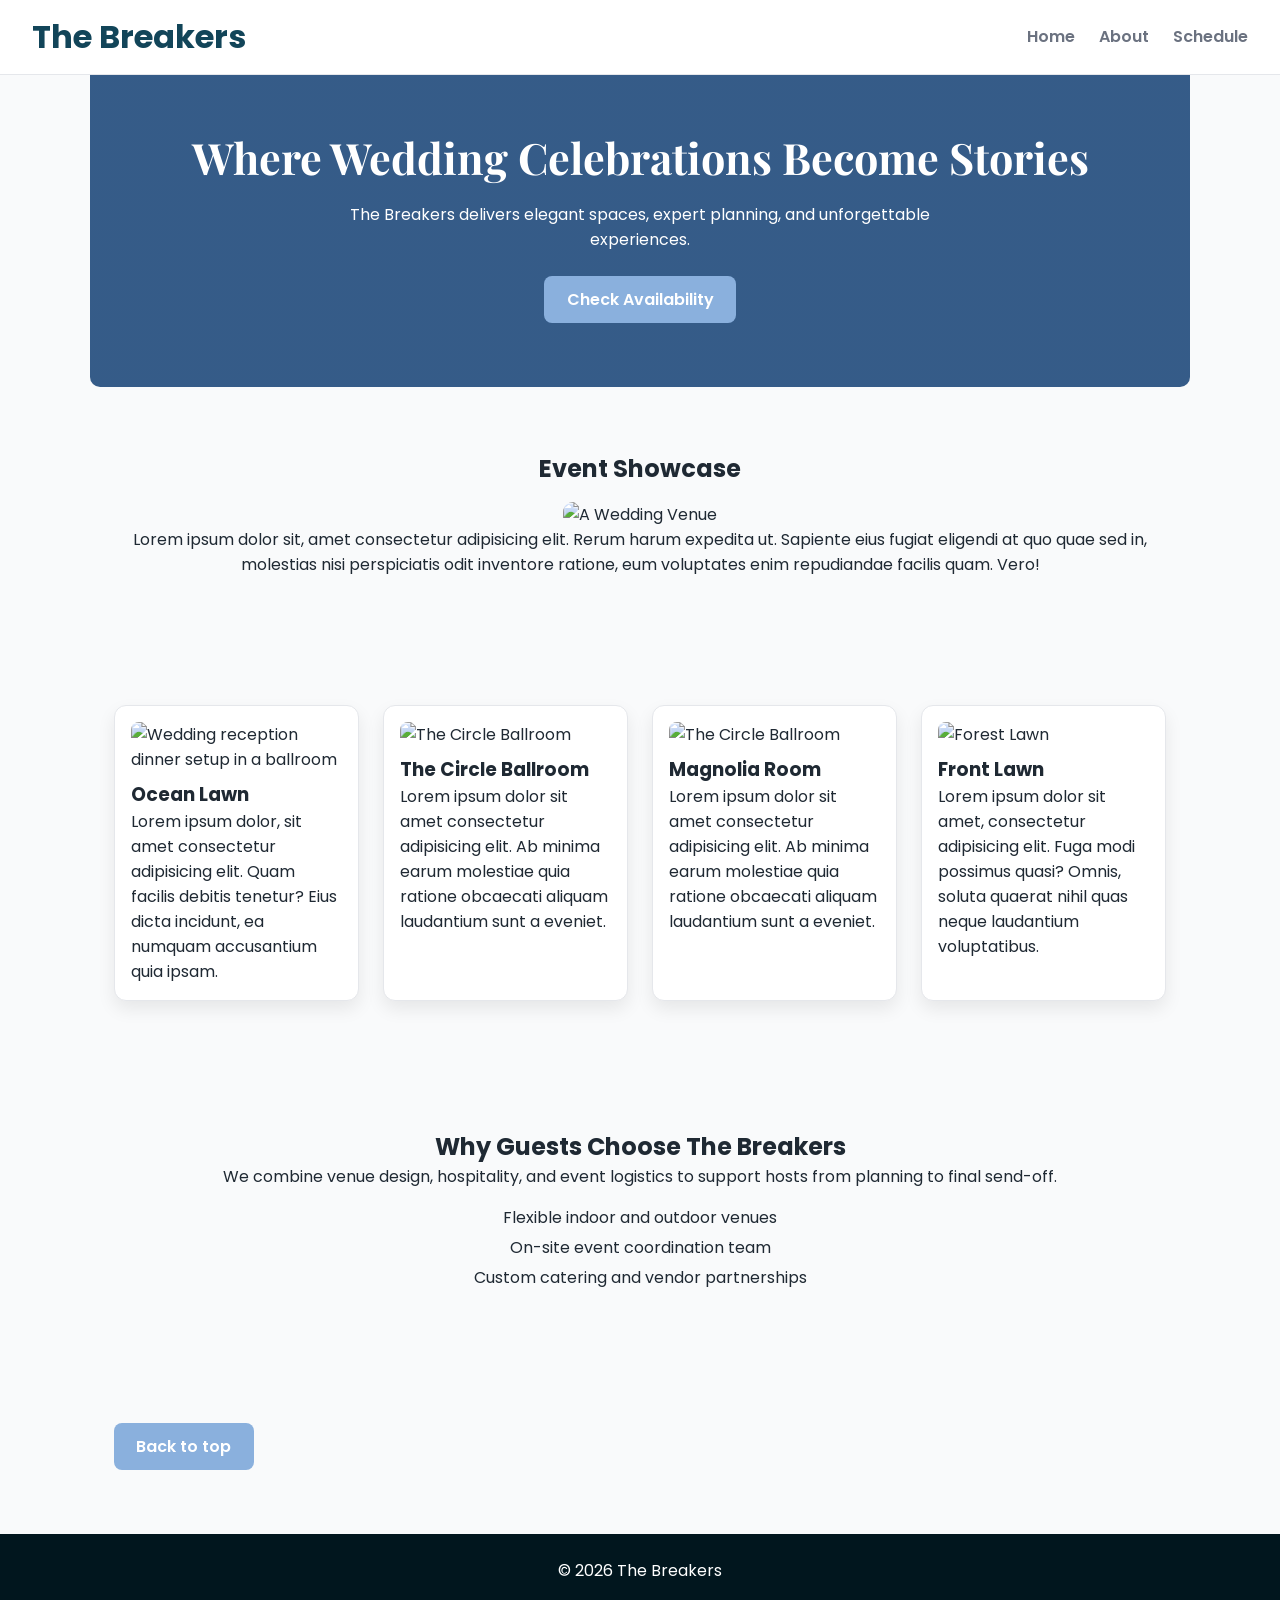
==== index.html @ 5db81658 "style my website and add a grid" ====
<!DOCTYPE html>
<html lang="en">
  <head>
    <meta charset="UTF-8" />
    <meta name="viewport" content="width=device-width, initial-scale=1.0" />
    <meta
      name="description"
      content="Wedding celebration events with booking information"
    />
    <meta name="author" content="Stephanie Ramos" />
    <title>Event Center Website</title>
    <!-- Bonus: Favicon -->
    <link
      rel="icon"
      type="image/svg"
      href="/AssignmentEventCenter/img/breakers_logo_b.svg"
    />
    <link rel="stylesheet" href="styless.css" />
  </head>

  <body id="top">
    <!-- Requirement: <header> tag -->
    <header>
      <a href="index.html" class="logo">The Breakers</a>
      <!-- Requirement: <nav> tag -->
      <nav class="navbar">
        <!-- Requirment: Unordered and Ordered List -->
        <ul>
          <!-- Requirement: 3 Pages and Links all pages and Internal Links -->
          <li><a class="navlinks" href="index.html">Home</a></li>
          <li><a class="navlinks" href="about.html">About</a></li>
          <li><a class="navlinks" href="schedule.html">Schedule</a></li>
        </ul>
      </nav>
    </header>

    <!-- Requirement: <main> tag -->
    <main>
      <!-- Requirement: Introduction to Events/Banner Section -->
      <section id="top" class="banner">
        <!-- Requirement: Headings -->
        <h1>Where Wedding Celebrations Become Stories</h1>
        <!-- Requirement: Paragraphs -->
        <p>
          The Breakers delivers elegant spaces, expert planning, and
          unforgettable experiences.
        </p>
        <a class="button" href="schedule.html">Check Availability</a>
      </section>

      <!-- Requirement: Featured Event Showcase Banner -->
      <section class="eventShowcaseBanner">
        <div class="eventBanner">
          <h2>Event Showcase</h2>
          <img
            class="imagebox"
            src="/AssignmentEventCenter/img/weddings_02.jpg"
            alt="A Wedding Venue"
          />
          <br>
          <p>
            Lorem ipsum dolor sit, amet consectetur adipisicing elit. Rerum
            harum expedita ut. Sapiente eius fugiat eligendi at quo quae sed in,
            molestias nisi perspiciatis odit inventore ratione, eum voluptates
            enim repudiandae facilis quam. Vero!
          </p>
        </div>
      </section>

        <!-- Event Showcase -->
      <section class="card-grid">
        <!-- Requirement: <artcile> tag -->
        <article class="event-card">
          <!-- Requirement: jpg image with alt text -->
          <img
            src="https://storage.googleapis.com/wwwstatic.thebreakers.com/filer_public_thumbnails/filer_public/9e/72/9e72fed8-1506-4f79-9fde-ae0626433b2e/01_oceanlawn_alain_martinez.jpg__1024x1024_q85_subsampling-2.jpg"
            alt="Wedding reception dinner setup in a ballroom"
          />
          <h3>Ocean Lawn</h3>
          <p>
            Lorem ipsum dolor, sit amet consectetur adipisicing elit. Quam
            facilis debitis tenetur? Eius dicta incidunt, ea numquam
            accusantium quia ipsam.
          </p>
        </article>
        <article class="event-card">
          <!-- Requirement: png image with alt text -->
          <img
            src="/AssignmentEventCenter/img/theCircleBallroom.png"
            alt="The Circle Ballroom"
          />
          <h3>The Circle Ballroom</h3>
          <p>
            Lorem ipsum dolor sit amet consectetur adipisicing elit. Ab minima
            earum molestiae quia ratione obcaecati aliquam laudantium sunt a
            eveniet.
          </p>
        </article>
        <article class="event-card">
          <!-- Requirement: gif image with alt text -->
          <img
            src="/AssignmentEventCenter/img/magnoliaRoom.gif"
            alt="The Circle Ballroom"
          />
          <h3>Magnolia Room</h3>
          <p>
            Lorem ipsum dolor sit amet consectetur adipisicing elit. Ab minima
            earum molestiae quia ratione obcaecati aliquam laudantium sunt a
            eveniet.
          </p>
        </article>
        <article class="event-card">
          <!-- Requirement: External Link -->
          <img
            src="https://storage.googleapis.com/wwwstatic.thebreakers.com/filer_public_thumbnails/filer_public/59/d5/59d55fa1-8884-4633-98ae-4e3a63d5b0bc/front_lawn_jonathan_connolly_01.png__1024x1024_q85_subsampling-2.jpg"
            alt="Forest Lawn"
          />
          <h3>Front Lawn</h3>
          <p>
            Lorem ipsum dolor sit amet, consectetur adipisicing elit. Fuga
            modi possimus quasi? Omnis, soluta quaerat nihil quas neque
            laudantium voluptatibus.
          </p>
        </article>
      </section>

      <section class="why">
        <h2>Why Guests Choose The Breakers</h2>
        <p>
          We combine venue design, hospitality, and event logistics to support
          hosts from planning to final send-off.
        </p>
          <ul class="list">
            <li>Flexible indoor and outdoor venues</li>
            <li>On-site event coordination team</li>
            <li>Custom catering and vendor partnerships</li>
          </ul>
      </section>

      <!-- Bonus: Back to Top Button -->
      <section>
        <a class="button" href="#top">Back to top</a>
      </section>
    </main>
    <!-- Requirement: <footer> tag -->
    <footer>
      <!-- Requirement: Copyright Information -->
      <p>&copy; 2026 The Breakers</p>
    </footer>
  </body>
</html>
---- styless.css ----
/* Google Font */
@import url("https://fonts.googleapis.com/css2?family=Poppins:wght@400;500;600&family=Playfair+Display:wght@600&display=swap");

/* CSS Rule Reset */
* {
  box-sizing:border-box;
  margin:0;
  padding:0;
  font-family:"Poppins",sans-serif; /* applies to the font style referring the imported url above */
  scroll-behavior:smooth;
}

/* Body Layout */
body {
  margin-top:4rem;
  display:flex;
  flex-direction:column;
  min-height:100vh;
  background:#f9fafb;
  color:#1f2933;
}

main {
  flex:1;
  /* Shorthand for 
  flex-grow:1; ---grows to fill available space
  flex-shrink:1; ---can shrink if needed
  flex-basis:0% ---starts with a base size of 0 */
}

/* Global Section Width */
main section{
  max-width:1100px;
  margin:auto; /* with the max width, the left and right margins automatically expand equally, which centers the element horizontally */ 
  padding:4rem 1.5rem;
}

.container {
  max-width:1100px;
  margin:auto; 
  padding:4rem 1.5rem;
}

/* Header */
header {
  display:flex;
  justify-content:space-between;
  align-items:center;
  position:fixed;
  top:0;
  width:100%;
  padding:.8rem 2rem;
  background:#fff;
  border-bottom:1px solid #e5e7eb;
  z-index:1; /* ensures the header stays above */
}

.logo {
  font-size:2rem;
  font-weight:700;
  text-decoration:none;
  color:#124559;
}

/* Navigation Bar */
.navbar ul {
  display:flex; 
  list-style:none;/* gets rid of the bulletin points */
  gap:1.5rem;
}

.navbar a {
  text-decoration:none; /* gets rid of the underline */
  font-weight:600;
  color:#6b7280;
}

/* ??? This is not working */
.navlinks:hover a:visited {
  /* color:#124558;  */
  color:red;
}

/* Banners */
.banner {
  text-align:center;
  color:white;

  background-image:
  linear-gradient(rgba(19,64,116,.85), rgba(19,64,116,.85)),
  url("https://images.unsplash.com/photo-1511795409834-ef04bbd61622?auto=format&fit=crop&w=1400&q=80");
  
  border-radius:10px;
  background-size:cover; /* in order for the background image to show once */
  background-position:center;
}

.banner h1 {
  font-family:"Playfair Display",serif; /* Changed the second the font family from the imported fonts */
  font-size:2.7rem;
  margin-bottom:1rem;
}

.banner p {
  max-width:600px;
  margin:auto;
  margin-bottom:1.5rem;
}

/* Buttons */
.button {
  display:inline-block; /* */
  padding:.7rem 1.4rem;
  border-radius:8px;
  text-decoration:none;
  background:#8ab0dd;
  color:white;
  font-weight:600;
  transition:.2s;
}

.button:hover {
  background:#124559;
  transform:scale(1.05); /* slightly enlarges the buttons when a user hovers over them, creating a visual interaction effect */
}

/* HOME: Event Showcase*/
.eventBanner {
  text-align:center; /*aligns the heading and paragraph */
}

.eventBanner img {
  width:100%;
  max-width:650px; /* shrinks the photo to a max width of 650px */
  border-radius:10px; /* rounds the ends */
  margin-top:1rem;
}

/* Card Grid */
.card-grid {
  display:grid; /* Activates the grid container */
  grid-template-columns:repeat(auto-fit,minmax(230px,1fr)); /* Repeat for all columns, Auto-fit the grid to the responsive screen, Each column will be at least 230px wide, but can grow to fill available space evenly */
  gap:1.5rem;
}

/* Card Style */
.event-card {
  background:white;
  padding:1rem;
  border-radius:12px;
  border:1px solid #e5e7eb;
  box-shadow:0 8px 18px rgba(0,0,0,.08);
  transition:.2s; /* smoothly transition the change over 0.2 seconds */
}

.event-card:hover{
  transform:translateY(-4px); /* shifts an element down to -4. */
  box-shadow:0 12px 24px rgba(0,0,0,.12);
}

.event-card img {
  width:100%;
  height:180px;
  object-fit:cover;
  border-radius:8px;
}

.event-card h3 {
  margin-top:.5rem;
}

/* Why Section */
.why {
  text-align:center;
}

.list {
  margin-top:1rem; /* also sets the list class in the about section */
}

.list li { /* also sets the list class li in the about section */
  margin:.3rem 0;
  list-style: none; /* gets rid of the bulletin points */
}

/* ABOUT: two column container */
.two-column {
  display:grid;
  grid-template-columns:1.5fr 1fr; /* the first column is wider than the second column where it contains the image*/ 
  gap:2rem;
  align-items:center; /* controls the vertical alignment of the grid items inside the grid container */
  justify-items: center; /* controls the horizontal alignment of the grid items inside the grid container */
}

.two-column img {
  max-width:100%;
  height:250px;
  border-radius:12px;
  box-shadow:0 8px 18px rgba(0,0,0,.08);
}

/* SCHEDULE: Tables */
.calendar {
    display: grid;
    grid-template-columns: repeat(7,30px);
    gap:1rem;
}

.header {
    font-weight: bold;
}

.day {
    border:1px solid black;
    display: flex;
    flex-direction: column;
    width:30px;
    height:30px;
    font-size: 16px;
    align-items: center;
    justify-content: center;
}

.price {
    font-size:8px;
    align-items: center;
    justify-content: center;
}

.weekend {
    background-color: grey;
    color: white;
}

.available {
    background-color: teal;
    color:white;
}

table {
  width:100%;
  border-collapse:collapse; /* */
  margin-top:1rem;
  background:white;
  border-radius:10px;
  overflow:hidden;
  box-shadow:0 8px 18px rgba(0,0,0,.08);
}

caption{
  font-weight:700;
  color:#124559;
  margin-bottom:.5rem;
}

th, td{
  padding:.8rem;
  border-bottom:1px solid #e5e7eb;
  text-align:left;
}

th{
  background:#edf2f7;
}

tr:hover{
  background:#f7fafc;
}

/* SCHEDULE: Contact Form */
.contact-form{
  display:grid;
  gap:.7rem;
  max-width:700px;
}

.contact-form input,
.contact-form textarea{
  padding:.6rem;
  border-radius:8px;
  border:1px solid #b4bdc8;
  font:inherit;
}

.contact-form input:focus,
.contact-form textarea:focus{
  outline:2px solid #8ab0dd;
}

/* Footer */
footer{
  text-align:center;
  padding:1.5rem;
  background:#01161E;
  color:white;
}
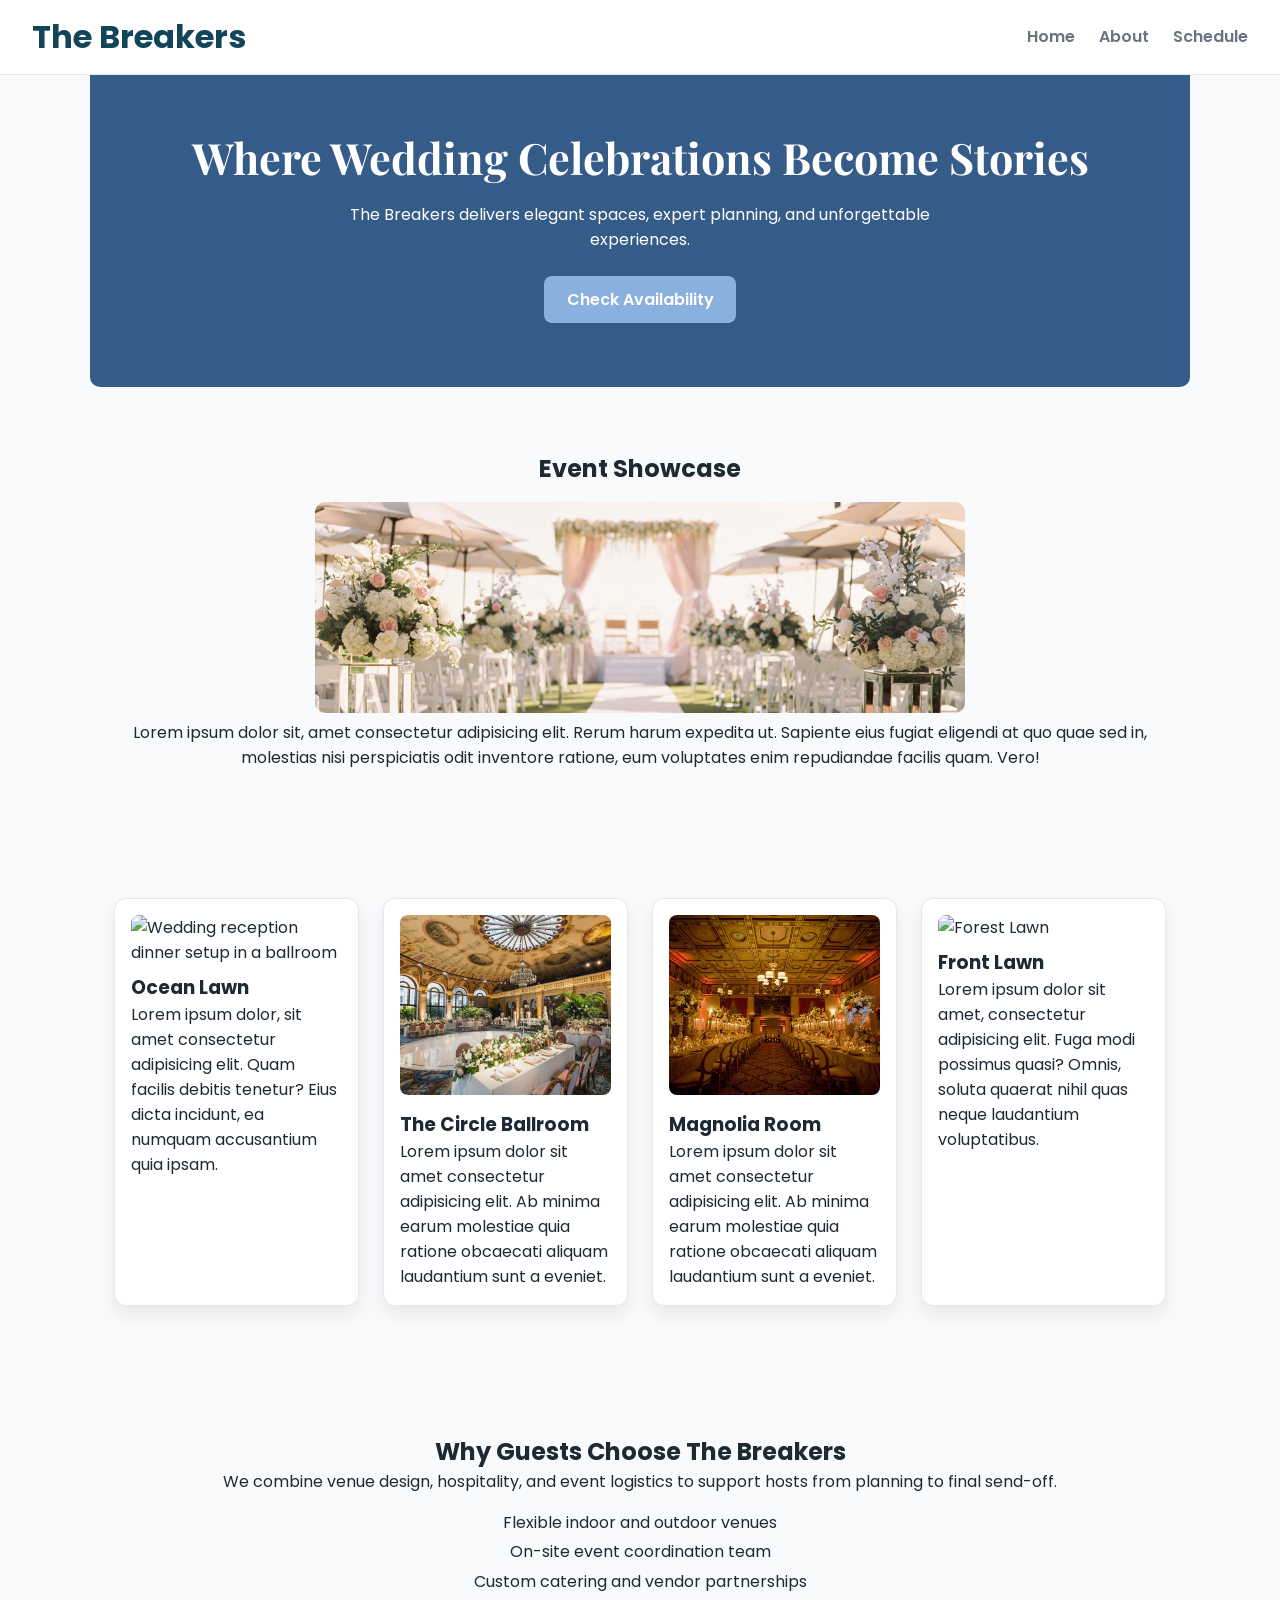
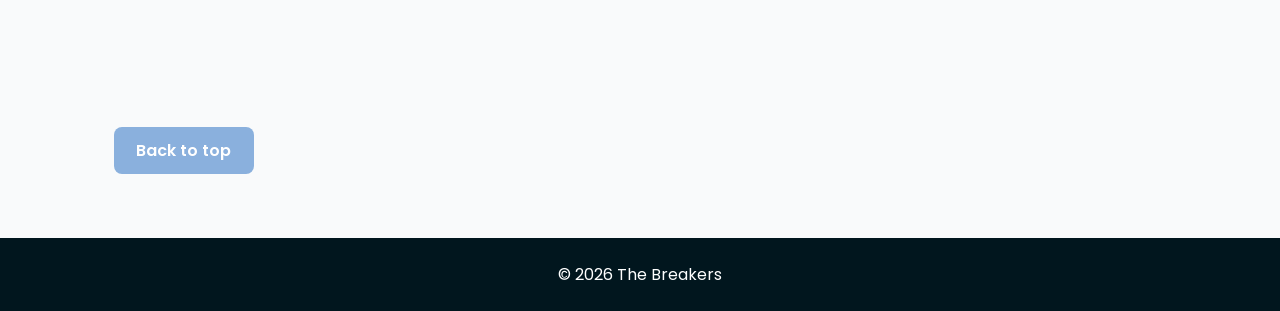
==== commit 48cf1dc8: "fix image paths" ====
--- a/index.html
+++ b/index.html
@@ -13,9 +13,9 @@
     <link
       rel="icon"
       type="image/svg"
-      href="/AssignmentEventCenter/img/breakers_logo_b.svg"
+      href="img/breakers_logo_b.svg"
     />
-    <link rel="stylesheet" href="styless.css" />
+    <link rel="stylesheet" href="style.css" />
   </head>
 
   <body id="top">
@@ -37,7 +37,7 @@
     <!-- Requirement: <main> tag -->
     <main>
       <!-- Requirement: Introduction to Events/Banner Section -->
-      <section id="top" class="banner">
+      <section class="banner">
         <!-- Requirement: Headings -->
         <h1>Where Wedding Celebrations Become Stories</h1>
         <!-- Requirement: Paragraphs -->
@@ -54,10 +54,10 @@
           <h2>Event Showcase</h2>
           <img
             class="imagebox"
-            src="/AssignmentEventCenter/img/weddings_02.jpg"
+            src="img/weddings_02.jpg"
             alt="A Wedding Venue"
           />
-          <br>
+          <br />
           <p>
             Lorem ipsum dolor sit, amet consectetur adipisicing elit. Rerum
             harum expedita ut. Sapiente eius fugiat eligendi at quo quae sed in,
@@ -67,7 +67,7 @@
         </div>
       </section>
 
-        <!-- Event Showcase -->
+      <!-- Event Showcase -->
       <section class="card-grid">
         <!-- Requirement: <artcile> tag -->
         <article class="event-card">
@@ -79,14 +79,14 @@
           <h3>Ocean Lawn</h3>
           <p>
             Lorem ipsum dolor, sit amet consectetur adipisicing elit. Quam
-            facilis debitis tenetur? Eius dicta incidunt, ea numquam
-            accusantium quia ipsam.
+            facilis debitis tenetur? Eius dicta incidunt, ea numquam accusantium
+            quia ipsam.
           </p>
         </article>
         <article class="event-card">
           <!-- Requirement: png image with alt text -->
           <img
-            src="/AssignmentEventCenter/img/theCircleBallroom.png"
+            src="img/theCircleBallroom.png"
             alt="The Circle Ballroom"
           />
           <h3>The Circle Ballroom</h3>
@@ -99,7 +99,7 @@
         <article class="event-card">
           <!-- Requirement: gif image with alt text -->
           <img
-            src="/AssignmentEventCenter/img/magnoliaRoom.gif"
+            src="img/magnoliaRoom.gif"
             alt="The Circle Ballroom"
           />
           <h3>Magnolia Room</h3>
@@ -117,9 +117,9 @@
           />
           <h3>Front Lawn</h3>
           <p>
-            Lorem ipsum dolor sit amet, consectetur adipisicing elit. Fuga
-            modi possimus quasi? Omnis, soluta quaerat nihil quas neque
-            laudantium voluptatibus.
+            Lorem ipsum dolor sit amet, consectetur adipisicing elit. Fuga modi
+            possimus quasi? Omnis, soluta quaerat nihil quas neque laudantium
+            voluptatibus.
           </p>
         </article>
       </section>
@@ -130,11 +130,11 @@
           We combine venue design, hospitality, and event logistics to support
           hosts from planning to final send-off.
         </p>
-          <ul class="list">
-            <li>Flexible indoor and outdoor venues</li>
-            <li>On-site event coordination team</li>
-            <li>Custom catering and vendor partnerships</li>
-          </ul>
+        <ul class="list">
+          <li>Flexible indoor and outdoor venues</li>
+          <li>On-site event coordination team</li>
+          <li>Custom catering and vendor partnerships</li>
+        </ul>
       </section>
 
       <!-- Bonus: Back to Top Button -->
--- a/style.css
+++ b/style.css
@@ -0,0 +1,364 @@
+/* Google Font */
+@import url("https://fonts.googleapis.com/css2?family=Poppins:wght@400;500;600&family=Playfair+Display:wght@600&display=swap");
+
+/* CSS Rule Reset */
+* {
+  box-sizing: border-box;
+  margin: 0;
+  padding: 0;
+  font-family:
+    "Poppins", sans-serif; /* applies to the font style referring the imported url above */
+  scroll-behavior: smooth;
+}
+
+/* Body Layout */
+body {
+  margin-top: 4rem;
+  display: flex;
+  flex-direction: column;
+  min-height: 100vh;
+  background: #f9fafb;
+  color: #1f2933;
+}
+
+main {
+  flex: 1;
+  /* Shorthand for 
+  flex-grow:1; ---grows to fill available space
+  flex-shrink:1; ---can shrink if needed
+  flex-basis:0% ---starts with a base size of 0 */
+}
+
+/* Global Section Width */
+main section {
+  max-width: 1100px;
+  margin: auto; /* with the max width, the left and right margins automatically expand equally, which centers the element horizontally */
+  padding: 4rem 1.5rem;
+}
+
+.container {
+  max-width: 1100px;
+  margin: auto;
+  padding: 4rem 1.5rem;
+}
+
+/* Header */
+header {
+  display: flex;
+  justify-content: space-between;
+  align-items: center;
+  position: fixed;
+  top: 0;
+  width: 100%;
+  padding: 0.8rem 2rem;
+  background: #fff;
+  border-bottom: 1px solid #e5e7eb;
+  z-index: 1; /* ensures the header stays above */
+}
+
+.logo {
+  font-size: 2rem;
+  font-weight: 700;
+  text-decoration: none;
+  color: #124559;
+}
+
+/* Navigation Bar */
+.navbar ul {
+  display: flex;
+  list-style: none; /* gets rid of the bulletin points */
+  gap: 1.5rem;
+}
+
+.navbar a {
+  text-decoration: none; /* gets rid of the underline */
+  font-weight: 600;
+  color: #6b7280;
+}
+
+.navlinks:hover {
+  color: #124558;
+}
+
+/* Banners */
+.banner {
+  text-align: center;
+  color: white;
+
+  background-image:
+    linear-gradient(rgba(19, 64, 116, 0.85), rgba(19, 64, 116, 0.85)),
+    url("https://images.unsplash.com/photo-1511795409834-ef04bbd61622?auto=format&fit=crop&w=1400&q=80");
+
+  border-radius: 10px;
+  background-size: cover; /* in order for the background image to show once */
+  background-position: center;
+}
+
+.banner h1 {
+  font-family:
+    "Playfair Display", serif; /* Changed the second the font family from the imported fonts */
+  font-size: 2.7rem;
+  margin-bottom: 1rem;
+}
+
+.banner p {
+  max-width: 600px;
+  margin: auto;
+  margin-bottom: 1.5rem;
+}
+
+/* Buttons */
+.button {
+  display: inline-block; /* Only takes as much width as needed */
+  padding: 0.7rem 1.4rem;
+  border-radius: 8px;
+  text-decoration: none;
+  background: #8ab0dd;
+  color: white;
+  font-weight: 600;
+  transition: 0.2s;
+}
+
+.button:hover {
+  background: #124559;
+  transform: scale(
+    1.05
+  ); /* slightly enlarges the buttons when a user hovers over them, creating a visual interaction effect */
+}
+
+/* HOME: Event Showcase*/
+.eventBanner {
+  text-align: center; /*aligns the heading and paragraph */
+}
+
+.eventBanner img {
+  width: 100%;
+  max-width: 650px; /* shrinks the photo to a max width of 650px */
+  border-radius: 10px; /* rounds the ends */
+  margin-top: 1rem;
+}
+
+/* Card Grid */
+.card-grid {
+  display: grid; /* Activates the grid container */
+  grid-template-columns: repeat(
+    auto-fit,
+    minmax(230px, 1fr)
+  ); /* Repeat for all columns, Auto-fit the grid to the responsive screen, Each column will be at least 230px wide, but can grow to fill available space evenly */
+  gap: 1.5rem;
+}
+
+/* Card Style */
+.event-card {
+  background: white;
+  padding: 1rem;
+  border-radius: 12px;
+  border: 1px solid #e5e7eb;
+  box-shadow: 0 8px 18px rgba(0, 0, 0, 0.08);
+  transition: 0.2s; /* smoothly transition the change over 0.2 seconds */
+}
+
+.event-card:hover {
+  /* Bonus: Animation on the Event Card */
+  transform: translateY(-4px); /* shifts an element down to -4. */
+  box-shadow: 0 12px 24px rgba(0, 0, 0, 0.12);
+}
+
+.event-card img {
+  width: 100%;
+  height: 180px;
+  object-fit: cover;
+  border-radius: 8px;
+}
+
+.event-card h3 {
+  margin-top: 0.5rem;
+}
+
+/* Why Section */
+.why {
+  text-align: center;
+}
+
+.list {
+  margin-top: 1rem; /* also sets the list class in the about section */
+}
+
+.list li {
+  /* also sets the list class li in the about section */
+  margin: 0.3rem 0;
+  list-style: none; /* gets rid of the bulletin points */
+}
+
+/* ABOUT: two column container */
+.two-column {
+  display: grid;
+  grid-template-columns: 1.5fr 1fr; /* the first column is wider than the second column where it contains the image*/
+  gap: 2rem;
+  align-items: center; /* controls the vertical alignment of the grid items inside the grid container */
+  justify-items: center; /* controls the horizontal alignment of the grid items inside the grid container */
+}
+
+.two-column img {
+  max-width: 100%;
+  height: 250px;
+  border-radius: 12px;
+  box-shadow: 0 8px 18px rgba(0, 0, 0, 0.08);
+}
+
+/* SCHEDULE: Event Calendar */
+.calendar h3 {
+  text-align: center;
+  color: teal;
+  font-weight: bold;
+}
+
+.march {
+  display: grid;
+  justify-content: center; /* Centers the calendar when it is a mobile screen */
+  grid-template-columns: repeat(7, 1fr);
+  gap: 0.5rem;
+}
+
+.header {
+  font-weight: bold;
+  padding: 0.8rem;
+}
+
+.day {
+  border: 1px solid black;
+  min-height: 80px;
+  padding: 6px;
+  transition: 0.2s ease;
+  display: flex;
+  flex-direction: column;
+  justify-content: space-between;
+}
+
+.day:hover { /* hovers the available days */
+  background: #e9f5f9;
+  cursor: pointer;
+  transform: scale(1.05);
+  box-shadow: 0 8px 18px rgba(0, 0, 0, 0.15);
+  transition: 0.2s;
+}
+
+.booked:hover {
+  background: #f8d7da;
+  cursor: pointer;
+  transform: scale(1.05); /* resize it slightly bigger */
+  box-shadow: 0 8px 18px rgba(0, 0, 0, 0.15);
+  transition: 0.2s;
+}
+
+.weekend {
+  background-color: grey;
+  color: white;
+}
+
+.date {
+  font-weight: bold;
+  font-size: 1rem;
+}
+
+.price {
+  font-size: 0.8rem;
+  background: #124559;
+  color: white;
+  padding: 2px 6px;
+  border-radius: 4px;
+  width: fit-content;
+}
+
+/* Calendar Legend */
+.calendar-legend {
+  display: flex;
+  gap: 1.5rem;
+  margin-bottom: 1rem;
+  justify-content: center;
+  align-items: center;
+}
+
+.legend-item {
+  display: flex;
+  align-items: center;
+  gap: 0.4rem;
+  font-size: 0.9rem;
+}
+
+.legend-color {
+  width: 16px;
+  height: 16px;
+  border-radius: 4px;
+  display: inline-block;
+}
+
+.available {
+  background: #e9f5f9;
+  border: 1px solid black;
+}
+
+.booked {
+  background: #f8d7da;
+  border: 1px solid black;
+}
+
+.weekend {
+  background: grey;
+  border: 1px solid black;
+}
+
+/* Venue Pricing Table */
+.pricing-table {
+  width: 100%;
+  border-collapse: collapse;
+  margin-top: 1.5rem;
+  background: white;
+}
+
+.pricing-table th,
+.pricing-table td {
+  padding: 1rem;
+  border: 1px solid #e5e7eb;
+  text-align: left;
+}
+
+.pricing-table th {
+  background: #124559;
+  color: white;
+}
+
+.pricing-table tbody tr:nth-child(even) {
+  background: #f1f5f9;
+}
+
+.pricing-table tbody tr:hover {
+  background: #e9f5f9;
+}
+
+/* SCHEDULE: Contact Form */
+.contact-form {
+  display: grid;
+  gap: 0.7rem;
+  max-width: 700px;
+}
+
+.contact-form input,
+.contact-form textarea {
+  padding: 0.6rem;
+  border-radius: 8px;
+  border: 1px solid #b4bdc8;
+}
+
+.contact-form input:focus,
+.contact-form textarea:focus {
+  outline: 2px solid #8ab0dd; /* keyboard navigation focus */
+}
+
+/* Footer */
+footer {
+  text-align: center;
+  padding: 1.5rem;
+  background: #01161e;
+  color: white;
+}
